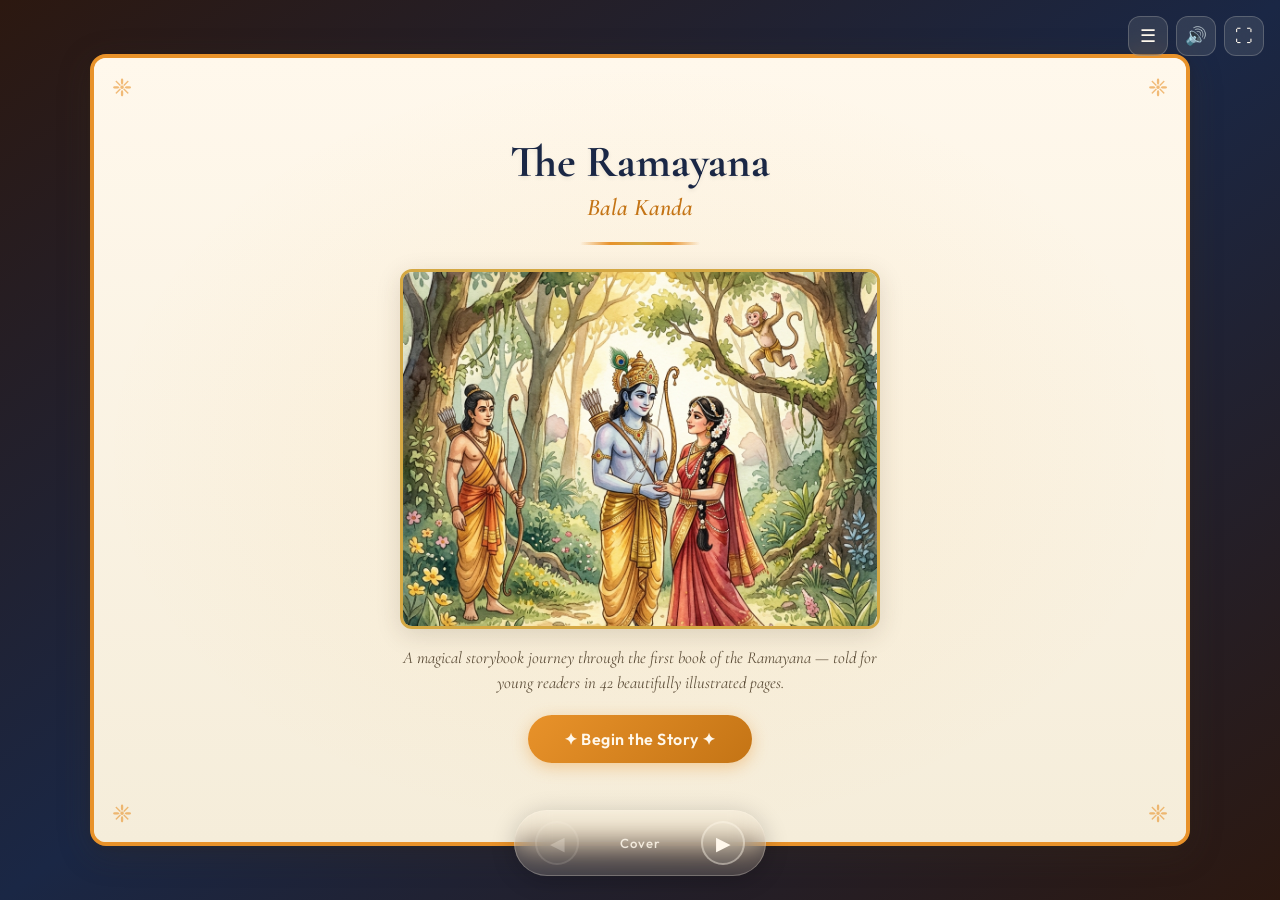
==== Storybooks/Ramayana_StoryBook_Balakanda/index.html @ bf7d974a "Initialize repo with Ramayana scripts, prompts, and character guide" ====
<!DOCTYPE html>
<html lang="en">
<head>
  <meta charset="UTF-8">
  <meta name="viewport" content="width=device-width, initial-scale=1.0">
  <meta name="description" content="The Ramayana of Valmiki — Bala Kanda: An interactive illustrated children's storybook in 42 pages with beautiful watercolour art. Experience the timeless tale of Prince Rama.">
  <title>The Ramayana — Bala Kanda | A Children's Storybook</title>
  <link rel="stylesheet" href="styles.css">
</head>
<body>

  <!-- Progress Bar -->
  <div class="progress-bar" id="progress-bar"></div>

  <!-- Toolbar (top right) -->
  <div class="toolbar">
    <button class="toolbar-btn" id="toc-btn" title="Table of Contents" aria-label="Table of Contents">☰</button>
    <button class="toolbar-btn" id="tts-btn" title="Read Aloud" aria-label="Read Aloud">🔊</button>
    <button class="toolbar-btn" id="fullscreen-btn" title="Fullscreen" aria-label="Fullscreen">⛶</button>
  </div>

  <!-- Table of Contents Overlay -->
  <div class="toc-overlay" id="toc-overlay"></div>
  <div class="toc-panel" id="toc-panel">
    <button class="toc-close" id="toc-close-btn" aria-label="Close">✕</button>
    <h2 class="toc-title">📜 Chapters</h2>
    <div id="toc-list"></div>
  </div>

  <!-- ==================== BOOK ==================== -->
  <div class="book-container">

    <!-- ===== COVER PAGE ===== -->
    <div class="page cover-page active" data-title="Cover">
      <div class="page-inner">
        <h1 class="cover-title">The Ramayana</h1>
        <h2 class="cover-subtitle">Bala Kanda</h2>
        <hr class="cover-divider">
        <div class="cover-image-wrap">
          <img src="images/cover.webp" alt="Rama and Sita in the golden city of Ayodhya — watercolour illustration">
        </div>
        <p class="cover-tagline">A magical storybook journey through the first book of the Ramayana — told for young readers in 42 beautifully illustrated pages.</p>
        <button class="cover-start-btn" id="start-reading-btn">✦ Begin the Story ✦</button>
      </div>
    </div>

    <!-- ===== PAGE 1 ===== -->
    <div class="page story-page" data-title="The Question of the Perfect Hero">
      <div class="page-inner">
        <div class="page-header">
          <div class="page-number">Page 1 of 42</div>
          <h2 class="page-chapter-title">The Question of the Perfect Hero</h2>
        </div>
        <div class="page-illustration">
          <img src="images/page-01.webp" alt="Sage Valmiki and celestial Narada at dawn by the river">
        </div>
        <div class="page-story-text">
          <p>Long ago, the gentle sage Valmiki wondered, "Who is the bravest, kindest, most truthful person in all the world?" The heavenly singer Narada smiled and said, "There is one such soul — a prince named Rama." And so a beautiful story began.</p>
        </div>
      </div>
    </div>

    <!-- ===== PAGE 2 ===== -->
    <div class="page story-page" data-title="The Sorrowful Bird and the First Poem">
      <div class="page-inner">
        <div class="page-header">
          <div class="page-number">Page 2 of 42</div>
          <h2 class="page-chapter-title">The Sorrowful Bird and the First Poem</h2>
        </div>
        <div class="page-illustration">
          <img src="images/page-02.webp" alt="Valmiki by the riverbank with cranes and Lord Brahma descending">
        </div>
        <div class="page-story-text">
          <p>By the riverbank, Valmiki saw a hunter harm a little singing bird, and his heart filled with sorrow. His sadness flowed out as the very first poem ever sung! Then Lord Brahma appeared in a shower of light and blessed him: "Tell Rama's whole story in song, and the world will love it forever."</p>
        </div>
      </div>
    </div>

    <!-- ===== PAGE 3 ===== -->
    <div class="page story-page" data-title="The Golden City of Ayodhya">
      <div class="page-inner">
        <div class="page-header">
          <div class="page-number">Page 3 of 42</div>
          <h2 class="page-chapter-title">The Golden City of Ayodhya</h2>
        </div>
        <div class="page-illustration">
          <img src="images/page-03.webp" alt="Panoramic view of golden Ayodhya with King Dasaratha on a balcony">
        </div>
        <div class="page-story-text">
          <p>Far away stood Ayodhya, a city so beautiful it sparkled like a jewel. Its kind and mighty ruler, King Dasaratha, cared for every person as if they were his own family. Banners waved, bells rang, and everyone lived happily.</p>
        </div>
      </div>
    </div>

    <!-- ===== PAGE 4 ===== -->
    <div class="page story-page" data-title="The King's Quiet Wish">
      <div class="page-inner">
        <div class="page-header">
          <div class="page-number">Page 4 of 42</div>
          <h2 class="page-chapter-title">The King's Quiet Wish</h2>
        </div>
        <div class="page-illustration">
          <img src="images/page-04.webp" alt="King Dasaratha alone on his throne at dusk gazing at an empty cradle">
        </div>
        <div class="page-story-text">
          <p>Though King Dasaratha had everything, his heart held one quiet sadness — he had no children to fill his palace with laughter. Each evening he gazed at the empty halls and softly wished for a son. A good king, he knew, must hope and be patient.</p>
        </div>
      </div>
    </div>

    <!-- ===== PAGE 5 ===== -->
    <div class="page story-page" data-title="The Wise Sage Rishyasringa">
      <div class="page-inner">
        <div class="page-header">
          <div class="page-number">Page 5 of 42</div>
          <h2 class="page-chapter-title">The Wise Sage Rishyasringa</h2>
        </div>
        <div class="page-illustration">
          <img src="images/page-05.webp" alt="Young sage Rishyasringa welcomed at the palace gates of Ayodhya">
        </div>
        <div class="page-story-text">
          <p>The king's faithful minister Sumantra had an idea: "Invite the holy young sage Rishyasringa! Wherever he goes, blessings follow." So with great respect, the gentle sage was welcomed to Ayodhya to help the king's wish come true.</p>
        </div>
      </div>
    </div>

    <!-- ===== PAGE 6 ===== -->
    <div class="page story-page" data-title="The Great Fire Sacrifice">
      <div class="page-inner">
        <div class="page-header">
          <div class="page-number">Page 6 of 42</div>
          <h2 class="page-chapter-title">The Great Fire Sacrifice</h2>
        </div>
        <div class="page-illustration">
          <img src="images/page-06.webp" alt="Grand fire sacrifice ceremony on the riverbank at dawn">
        </div>
        <div class="page-story-text">
          <p>A grand sacred ceremony began on the banks of the river. Priests chanted, sweet smoke curled into the sky, and golden flames danced in the holy fire. Everyone prayed with hopeful hearts for the king to be blessed with sons.</p>
        </div>
      </div>
    </div>

    <!-- ===== PAGE 7 ===== -->
    <div class="page story-page" data-title="A Plea in the Heavens">
      <div class="page-inner">
        <div class="page-header">
          <div class="page-number">Page 7 of 42</div>
          <h2 class="page-chapter-title">A Plea in the Heavens</h2>
        </div>
        <div class="page-illustration">
          <img src="images/page-07.webp" alt="Gods pleading before Lord Vishnu on Shesha in the celestial realm">
        </div>
        <div class="page-story-text">
          <p>High in the heavens, the gods were worried about a cruel ten-headed demon-king named Ravana, who frightened everyone. Together they flew to Lord Vishnu and begged, "Only you can save the world from him!"</p>
        </div>
      </div>
    </div>

    <!-- ===== PAGE 8 ===== -->
    <div class="page story-page" data-title="Vishnu's Great Promise">
      <div class="page-inner">
        <div class="page-header">
          <div class="page-number">Page 8 of 42</div>
          <h2 class="page-chapter-title">Vishnu's Great Promise</h2>
        </div>
        <div class="page-illustration">
          <img src="images/page-08.webp" alt="Lord Vishnu sending light toward Earth while gods rejoice">
        </div>
        <div class="page-story-text">
          <p>Lord Vishnu smiled kindly and made a great promise: "I will be born on Earth as a human prince, and I will set everything right." The gods rejoiced, for they knew goodness would soon walk among people.</p>
        </div>
      </div>
    </div>

    <!-- ===== PAGE 9 ===== -->
    <div class="page story-page" data-title="The Gift from the Sacred Fire">
      <div class="page-inner">
        <div class="page-header">
          <div class="page-number">Page 9 of 42</div>
          <h2 class="page-chapter-title">The Gift from the Sacred Fire</h2>
        </div>
        <div class="page-illustration">
          <img src="images/page-09.webp" alt="Celestial being rising from flames holding a golden bowl of payasam">
        </div>
        <div class="page-story-text">
          <p>As the ceremony reached its peak, a glowing divine being rose from the flames, holding a golden bowl of magical sweet pudding. "Share this with your queens," he said. The king's heart leapt with joy, for his wish was about to come true!</p>
        </div>
      </div>
    </div>

    <!-- ===== PAGE 10 ===== -->
    <div class="page story-page" data-title="Four Princes Are Born">
      <div class="page-inner">
        <div class="page-header">
          <div class="page-number">Page 10 of 42</div>
          <h2 class="page-chapter-title">Four Princes Are Born</h2>
        </div>
        <div class="page-illustration">
          <img src="images/page-10.webp" alt="Three queens cradling four glowing newborn princes in the palace nursery">
        </div>
        <div class="page-story-text">
          <p>Soon the palace rang with happy cries — four baby princes were born! They were named Rama, Bharata, Lakshmana, and Shatrughna. All of Ayodhya celebrated, and the king's quiet sadness turned into the greatest joy.</p>
        </div>
      </div>
    </div>

    <!-- ===== PAGE 11 ===== -->
    <div class="page story-page" data-title="Brave Princes and Hidden Helpers">
      <div class="page-inner">
        <div class="page-header">
          <div class="page-number">Page 11 of 42</div>
          <h2 class="page-chapter-title">Brave Princes and Hidden Helpers</h2>
        </div>
        <div class="page-illustration">
          <img src="images/page-11.webp" alt="Young princes practicing archery and vanara children playing in forests">
        </div>
        <div class="page-story-text">
          <p>The four brothers grew up strong, clever, and kind, learning archery, the scriptures, and how to care for others. Rama, the eldest, loved everyone the most. And far away in the forests, mighty monkey-heroes were quietly being born — secret friends Rama would need one day.</p>
        </div>
      </div>
    </div>

    <!-- ===== PAGE 12 ===== -->
    <div class="page story-page" data-title="The Sage's Important Request">
      <div class="page-inner">
        <div class="page-header">
          <div class="page-number">Page 12 of 42</div>
          <h2 class="page-chapter-title">The Sage's Important Request</h2>
        </div>
        <div class="page-illustration">
          <img src="images/page-12.webp" alt="Sage Vishwamitra striding into the throne room to request Rama">
        </div>
        <div class="page-story-text">
          <p>One day the powerful sage Vishwamitra strode into the palace. "Demons are spoiling our holy prayers in the forest," he said. "Please send young Rama to protect us." Everyone was surprised — Rama was still so young!</p>
        </div>
      </div>
    </div>

    <!-- ===== PAGE 13 ===== -->
    <div class="page story-page" data-title="A Father's Worry, A Wise Word">
      <div class="page-inner">
        <div class="page-header">
          <div class="page-number">Page 13 of 42</div>
          <h2 class="page-chapter-title">A Father's Worry, A Wise Word</h2>
        </div>
        <div class="page-illustration">
          <img src="images/page-13.webp" alt="King Dasaratha saying farewell to Rama and Lakshmana at the palace gate">
        </div>
        <div class="page-story-text">
          <p>The king's heart trembled to send his dear son away. But the royal teacher Vasishtha said gently, "Trust the sage. Rama is destined for greatness." So Rama and his loyal brother Lakshmana set out, bows in hand, ready and brave.</p>
        </div>
      </div>
    </div>

    <!-- ===== PAGE 14 ===== -->
    <div class="page story-page" data-title="Secret Chants by the River">
      <div class="page-inner">
        <div class="page-header">
          <div class="page-number">Page 14 of 42</div>
          <h2 class="page-chapter-title">Secret Chants by the River</h2>
        </div>
        <div class="page-illustration">
          <img src="images/page-14.webp" alt="Vishwamitra teaching sacred chants to the princes by the Sarayu river">
        </div>
        <div class="page-story-text">
          <p>As they walked beside the shining river Sarayu, Vishwamitra taught the princes two magical chants called Bala and Atibala. These gifts kept them strong, never tired, and never afraid. The boys listened carefully, for learning is its own kind of power.</p>
        </div>
      </div>
    </div>

    <!-- ===== PAGE 15 ===== -->
    <div class="page story-page" data-title="The Dark Forest of Taraka">
      <div class="page-inner">
        <div class="page-header">
          <div class="page-number">Page 15 of 42</div>
          <h2 class="page-chapter-title">The Dark Forest of Taraka</h2>
        </div>
        <div class="page-illustration">
          <img src="images/page-15.webp" alt="Rama and Lakshmana at the edge of a gloomy tangled forest">
        </div>
        <div class="page-story-text">
          <p>Soon they reached a gloomy, tangled forest where no birds sang. A fierce demoness named Taraka had frightened everyone away. "Be brave," said the sage. "This forest can be peaceful again."</p>
        </div>
      </div>
    </div>

    <!-- ===== PAGE 16 ===== -->
    <div class="page story-page" data-title="Rama Brings Back the Light">
      <div class="page-inner">
        <div class="page-header">
          <div class="page-number">Page 16 of 42</div>
          <h2 class="page-chapter-title">Rama Brings Back the Light</h2>
        </div>
        <div class="page-illustration">
          <img src="images/page-16.webp" alt="Rama releasing a golden arrow as sunlight bursts through the dark forest">
        </div>
        <div class="page-story-text">
          <p>Taraka rushed out with a terrible roar, but Rama stood calm and steady. With one swift, brave arrow, he freed the forest from her fear. At once, sunlight poured in, birds returned, and the trees seemed to smile again.</p>
        </div>
      </div>
    </div>

    <!-- ===== PAGE 17 ===== -->
    <div class="page story-page" data-title="Gifts of the Shining Weapons">
      <div class="page-inner">
        <div class="page-header">
          <div class="page-number">Page 17 of 42</div>
          <h2 class="page-chapter-title">Gifts of the Shining Weapons</h2>
        </div>
        <div class="page-illustration">
          <img src="images/page-17.webp" alt="Celestial weapons appearing as shining spirits before a kneeling Rama">
        </div>
        <div class="page-story-text">
          <p>Pleased with Rama's courage, Vishwamitra gave him wondrous celestial weapons that glowed with divine light. They appeared as friendly shining beings, ready to help only when truly needed. Rama promised to use them wisely, never for showing off.</p>
        </div>
      </div>
    </div>

    <!-- ===== PAGE 18 ===== -->
    <div class="page story-page" data-title="Guarding the Holy Prayers">
      <div class="page-inner">
        <div class="page-header">
          <div class="page-number">Page 18 of 42</div>
          <h2 class="page-chapter-title">Guarding the Holy Prayers</h2>
        </div>
        <div class="page-illustration">
          <img src="images/page-18.webp" alt="Rama and Lakshmana guarding sages at the fire altar as demons swoop down">
        </div>
        <div class="page-story-text">
          <p>At Vishwamitra's hermitage, the gentle sages began their sacred fire-prayer. Rama and Lakshmana stood guard for many days, watchful and brave. Suddenly the sky darkened — the demons Maricha and Subahu came swooping down to spoil everything!</p>
        </div>
      </div>
    </div>

    <!-- ===== PAGE 19 ===== -->
    <div class="page story-page" data-title="The Sacrifice Is Saved">
      <div class="page-inner">
        <div class="page-header">
          <div class="page-number">Page 19 of 42</div>
          <h2 class="page-chapter-title">The Sacrifice Is Saved</h2>
        </div>
        <div class="page-illustration">
          <img src="images/page-19.webp" alt="Rama shooting a brilliant arrow sending the demon Maricha tumbling away">
        </div>
        <div class="page-story-text">
          <p>Quick as lightning, Rama fitted a special arrow to his bow. With one gentle, powerful shot he flung the demon Maricha far across the ocean, and stopped the others. The sacred fire blazed on, and the grateful sages blessed the brave young prince.</p>
        </div>
      </div>
    </div>

    <!-- ===== PAGE 20 ===== -->
    <div class="page story-page" data-title="A Journey and a Wonderful Tale">
      <div class="page-inner">
        <div class="page-header">
          <div class="page-number">Page 20 of 42</div>
          <h2 class="page-chapter-title">A Journey and a Wonderful Tale</h2>
        </div>
        <div class="page-illustration">
          <img src="images/page-20.webp" alt="Vishwamitra telling stories while walking along a scenic path with the princes">
        </div>
        <div class="page-story-text">
          <p>Next, Vishwamitra led the princes toward the city of Mithila for a great celebration. As they walked, he told them a magical story: "Let me tell you how the holy river Ganga came down to Earth." The boys leaned in, eager to listen.</p>
        </div>
      </div>
    </div>

    <!-- ===== PAGE 21 ===== -->
    <div class="page story-page" data-title="King Sagara and the Sacred Horse">
      <div class="page-inner">
        <div class="page-header">
          <div class="page-number">Page 21 of 42</div>
          <h2 class="page-chapter-title">King Sagara and the Sacred Horse</h2>
        </div>
        <div class="page-illustration">
          <img src="images/page-21.webp" alt="King Sagara watching the sacred white horse vanish in sparkles">
        </div>
        <div class="page-story-text">
          <p>"Long ago," said the sage, "the mighty King Sagara held a grand ceremony with a beautiful sacred horse. But sneaky trouble was near — the horse suddenly vanished without a trace!" The king's sixty thousand sons set off to search the whole world.</p>
        </div>
      </div>
    </div>

    <!-- ===== PAGE 22 ===== -->
    <div class="page story-page" data-title="A Mistake and a Lesson">
      <div class="page-inner">
        <div class="page-header">
          <div class="page-number">Page 22 of 42</div>
          <h2 class="page-chapter-title">A Mistake and a Lesson</h2>
        </div>
        <div class="page-illustration">
          <img src="images/page-22.webp" alt="Sage Kapila meditating underground beside the sacred horse">
        </div>
        <div class="page-story-text">
          <p>Digging deep into the earth, the sons finally found the horse beside the silent, glowing sage Kapila. Without asking, they shouted at him angrily — and in a flash of heat, they were turned to ashes. It was a sad lesson: never be rude to the wise and the kind.</p>
        </div>
      </div>
    </div>

    <!-- ===== PAGE 23 ===== -->
    <div class="page story-page" data-title="Bhagiratha's Mighty Effort">
      <div class="page-inner">
        <div class="page-header">
          <div class="page-number">Page 23 of 42</div>
          <h2 class="page-chapter-title">Bhagiratha's Mighty Effort</h2>
        </div>
        <div class="page-illustration">
          <img src="images/page-23.webp" alt="Prince Bhagiratha standing in penance atop a snowy Himalayan peak">
        </div>
        <div class="page-story-text">
          <p>Years later, the noble prince Bhagiratha wished to free his ancestors' souls. He prayed with all his heart for the holy river Ganga to flow down from the heavens. He stood still for a very long time, showing that patience and devotion can move even the gods.</p>
        </div>
      </div>
    </div>

    <!-- ===== PAGE 24 ===== -->
    <div class="page story-page" data-title="The River Falls from Heaven">
      <div class="page-inner">
        <div class="page-header">
          <div class="page-number">Page 24 of 42</div>
          <h2 class="page-chapter-title">The River Falls from Heaven</h2>
        </div>
        <div class="page-illustration">
          <img src="images/page-24.webp" alt="River Ganga cascading from heaven, caught in Lord Shiva's hair">
        </div>
        <div class="page-story-text">
          <p>At last the mighty Ganga came rushing down from the sky! But she was so powerful she might have flooded the whole Earth — so kind Lord Shiva caught her gently in his tangled hair and let her flow softly. Following Bhagiratha, the holy river freed his ancestors and blessed the land.</p>
        </div>
      </div>
    </div>

    <!-- ===== PAGE 25 ===== -->
    <div class="page story-page" data-title="The Churning of the Ocean">
      <div class="page-inner">
        <div class="page-header">
          <div class="page-number">Page 25 of 42</div>
          <h2 class="page-chapter-title">The Churning of the Ocean</h2>
        </div>
        <div class="page-illustration">
          <img src="images/page-25.webp" alt="Gods and demons churning the milky ocean with Mount Mandara">
        </div>
        <div class="page-story-text">
          <p>Vishwamitra shared another wonder: long ago, the gods and demons churned the great milky ocean together, using a mountain as a stick and a giant serpent as a rope. Out came amazing treasures and the precious nectar of life. It showed that even rivals can create something good by working together.</p>
        </div>
      </div>
    </div>

    <!-- ===== PAGE 26 ===== -->
    <div class="page story-page" data-title="The Hermitage and the Quiet Stone">
      <div class="page-inner">
        <div class="page-header">
          <div class="page-number">Page 26 of 42</div>
          <h2 class="page-chapter-title">The Hermitage and the Quiet Stone</h2>
        </div>
        <div class="page-illustration">
          <img src="images/page-26.webp" alt="A stone shaped like a woman resting among flowers in a quiet hermitage">
        </div>
        <div class="page-story-text">
          <p>Their path led to a peaceful, empty hermitage where a strange grey stone lay among the flowers. "This was once a noble lady named Ahalya," said the sage softly. "Long ago she was turned to stone, waiting for the touch of someone truly good."</p>
        </div>
      </div>
    </div>

    <!-- ===== PAGE 27 ===== -->
    <div class="page story-page" data-title="Ahalya Is Freed">
      <div class="page-inner">
        <div class="page-header">
          <div class="page-number">Page 27 of 42</div>
          <h2 class="page-chapter-title">Ahalya Is Freed</h2>
        </div>
        <div class="page-illustration">
          <img src="images/page-27.webp" alt="Ahalya rising from the stone in golden light as Rama watches">
        </div>
        <div class="page-story-text">
          <p>As Rama's gentle foot touched the stone, a warm light spread through it. The stone softened, and kind Ahalya stood up alive once more, smiling with happy tears! Rama's goodness and forgiveness had set her free.</p>
        </div>
      </div>
    </div>

    <!-- ===== PAGE 28 ===== -->
    <div class="page story-page" data-title="Welcome to Mithila">
      <div class="page-inner">
        <div class="page-header">
          <div class="page-number">Page 28 of 42</div>
          <h2 class="page-chapter-title">Welcome to Mithila</h2>
        </div>
        <div class="page-illustration">
          <img src="images/page-28.webp" alt="King Janaka welcoming the travellers at the festive gates of Mithila">
        </div>
        <div class="page-story-text">
          <p>At last they reached the festive city of Mithila, ruled by the wise and gentle King Janaka. He welcomed Vishwamitra and the two princes with great warmth and curiosity. "Who are these shining young heroes?" he wondered with a smile.</p>
        </div>
      </div>
    </div>

    <!-- ===== PAGE 29 ===== -->
    <div class="page story-page" data-title="The Earth-Child and the Mighty Bow">
      <div class="page-inner">
        <div class="page-header">
          <div class="page-number">Page 29 of 42</div>
          <h2 class="page-chapter-title">The Earth-Child and the Mighty Bow</h2>
        </div>
        <div class="page-illustration">
          <img src="images/page-29.webp" alt="King Janaka showing the great bow of Shiva in a grand hall with Sita nearby">
        </div>
        <div class="page-story-text">
          <p>King Janaka told a wonderful story: "My daughter Sita was found in a furrow of the earth, a gift from the land itself." Then he showed them a giant, ancient bow of Lord Shiva, so heavy that no king alive could even lift it. "Whoever bends this bow," he said, "shall marry my brave Sita."</p>
        </div>
      </div>
    </div>

    <!-- ===== PAGE 30 ===== -->
    <div class="page story-page" data-title="Rama Lifts the Unliftable Bow">
      <div class="page-inner">
        <div class="page-header">
          <div class="page-number">Page 30 of 42</div>
          <h2 class="page-chapter-title">Rama Lifts the Unliftable Bow</h2>
        </div>
        <div class="page-illustration">
          <img src="images/page-30.webp" alt="Rama bending the great bow of Shiva as it cracks with brilliant light">
        </div>
        <div class="page-story-text">
          <p>Calmly, Rama walked up to the enormous bow. To everyone's amazement, he lifted it as easily as a flower — and as he bent it to string it, the great bow snapped with a sound like thunder! The whole hall gasped, then burst into cheers.</p>
        </div>
      </div>
    </div>

    <!-- ===== PAGE 31 ===== -->
    <div class="page story-page" data-title="Sita Chooses Rama">
      <div class="page-inner">
        <div class="page-header">
          <div class="page-number">Page 31 of 42</div>
          <h2 class="page-chapter-title">Sita Chooses Rama</h2>
        </div>
        <div class="page-illustration">
          <img src="images/page-31.webp" alt="Sita placing a flower garland around Rama's neck">
        </div>
        <div class="page-story-text">
          <p>Gentle Sita stepped forward and placed a beautiful flower garland around Rama's neck, choosing him as her husband. The people of Mithila cheered with delight, and swift messengers raced to Ayodhya to share the wonderful news. Love and goodness had found each other.</p>
        </div>
      </div>
    </div>

    <!-- ===== PAGE 32 ===== -->
    <div class="page story-page" data-title="The King Journeys to Mithila">
      <div class="page-inner">
        <div class="page-header">
          <div class="page-number">Page 32 of 42</div>
          <h2 class="page-chapter-title">The King Journeys to Mithila</h2>
        </div>
        <div class="page-illustration">
          <img src="images/page-32.webp" alt="A magnificent royal procession with elephants heading toward Mithila">
        </div>
        <div class="page-story-text">
          <p>When the happy news reached Ayodhya, King Dasaratha was overjoyed! He set out for Mithila with his other sons, his ministers, and a grand royal parade. The roads filled with elephants, music, and the sound of celebration.</p>
        </div>
      </div>
    </div>

    <!-- ===== PAGE 33 ===== -->
    <div class="page story-page" data-title="Four Brothers, Four Brides">
      <div class="page-inner">
        <div class="page-header">
          <div class="page-number">Page 33 of 42</div>
          <h2 class="page-chapter-title">Four Brothers, Four Brides</h2>
        </div>
        <div class="page-illustration">
          <img src="images/page-33.webp" alt="The two kings clasping hands with four princes and four princesses">
        </div>
        <div class="page-story-text">
          <p>King Janaka happily shared that his family had four wonderful princesses. So it was joyfully arranged: all four brothers would be married together! Rama would wed Sita, and his three brothers would wed three lovely princesses too.</p>
        </div>
      </div>
    </div>

    <!-- ===== PAGE 34 ===== -->
    <div class="page story-page" data-title="The Grand Wedding">
      <div class="page-inner">
        <div class="page-header">
          <div class="page-number">Page 34 of 42</div>
          <h2 class="page-chapter-title">The Grand Wedding</h2>
        </div>
        <div class="page-illustration">
          <img src="images/page-34.webp" alt="Dazzling wedding hall at night with four couples in bridal attire">
        </div>
        <div class="page-story-text">
          <p>Mithila sparkled like a dream for the grandest wedding ever seen! Lamps glowed, drums played, and flower petals floated in the air. Four happy couples gathered, and everyone's heart was full of love and blessings.</p>
        </div>
      </div>
    </div>

    <!-- ===== PAGE 35 ===== -->
    <div class="page story-page" data-title="Sacred Vows by the Fire">
      <div class="page-inner">
        <div class="page-header">
          <div class="page-number">Page 35 of 42</div>
          <h2 class="page-chapter-title">Sacred Vows by the Fire</h2>
        </div>
        <div class="page-illustration">
          <img src="images/page-35.webp" alt="Rama and Sita walking around the sacred fire taking wedding vows">
        </div>
        <div class="page-story-text">
          <p>Holding hands, each couple walked around the sacred fire and made gentle promises to love and care for one another always. Sages chanted blessings, and the gods showered flowers from above. It was a moment of pure happiness and trust.</p>
        </div>
      </div>
    </div>

    <!-- ===== PAGE 36 ===== -->
    <div class="page story-page" data-title="A Storm on the Road Home">
      <div class="page-inner">
        <div class="page-header">
          <div class="page-number">Page 36 of 42</div>
          <h2 class="page-chapter-title">A Storm on the Road Home</h2>
        </div>
        <div class="page-illustration">
          <img src="images/page-36.webp" alt="Parasurama blocking the road under a storm-darkened sky">
        </div>
        <div class="page-story-text">
          <p>As the joyful families travelled back to Ayodhya, the sky suddenly grew dark and the wind howled. Out stepped Parasurama, a fierce warrior-sage with a great axe, his eyes blazing. Everyone froze — but Rama stayed perfectly calm.</p>
        </div>
      </div>
    </div>

    <!-- ===== PAGE 37 ===== -->
    <div class="page story-page" data-title="The Warrior's Challenge">
      <div class="page-inner">
        <div class="page-header">
          <div class="page-number">Page 37 of 42</div>
          <h2 class="page-chapter-title">The Warrior's Challenge</h2>
        </div>
        <div class="page-illustration">
          <img src="images/page-37.webp" alt="Parasurama offering his divine bow to Rama in a tense standoff">
        </div>
        <div class="page-story-text">
          <p>"So you broke Lord Shiva's bow?" thundered Parasurama. "Let us see if you can string this mighty bow of mine!" He believed no one could match his strength. But Rama only smiled gently and accepted the challenge.</p>
        </div>
      </div>
    </div>

    <!-- ===== PAGE 38 ===== -->
    <div class="page story-page" data-title="Calm Strength Wins">
      <div class="page-inner">
        <div class="page-header">
          <div class="page-number">Page 38 of 42</div>
          <h2 class="page-chapter-title">Calm Strength Wins</h2>
        </div>
        <div class="page-illustration">
          <img src="images/page-38.webp" alt="Rama bending Parasurama's bow with a golden halo revealing his divinity">
        </div>
        <div class="page-story-text">
          <p>With astonishing ease, Rama lifted the great bow and bent it, ready in a heartbeat. In that moment, Parasurama understood that Rama was truly divine, and all his pride melted away. True strength, he learned, is calm and humble — never boastful.</p>
        </div>
      </div>
    </div>

    <!-- ===== PAGE 39 ===== -->
    <div class="page story-page" data-title="Peace at Last">
      <div class="page-inner">
        <div class="page-header">
          <div class="page-number">Page 39 of 42</div>
          <h2 class="page-chapter-title">Peace at Last</h2>
        </div>
        <div class="page-illustration">
          <img src="images/page-39.webp" alt="Parasurama bowing to Rama before walking toward distant mountains">
        </div>
        <div class="page-story-text">
          <p>Parasurama bowed respectfully to Rama and, with a peaceful heart, walked away to the quiet mountains to pray. The storm vanished and the sky turned bright and blue again. Goodness had won, gently and kindly, without any harm.</p>
        </div>
      </div>
    </div>

    <!-- ===== PAGE 40 ===== -->
    <div class="page story-page" data-title="The Joyful Homecoming">
      <div class="page-inner">
        <div class="page-header">
          <div class="page-number">Page 40 of 42</div>
          <h2 class="page-chapter-title">The Joyful Homecoming</h2>
        </div>
        <div class="page-illustration">
          <img src="images/page-40.webp" alt="Grand jubilant homecoming to Ayodhya at sunset with flower-strewn streets">
        </div>
        <div class="page-story-text">
          <p>At last the family reached Ayodhya, and the whole city burst into celebration! Streets were sprinkled with water and scattered with flowers, lamps glowed in every window, and people cheered with all their might. Their beloved princes had come home with their brides.</p>
        </div>
      </div>
    </div>

    <!-- ===== PAGE 41 ===== -->
    <div class="page story-page" data-title="A Warm Welcome for the Brides">
      <div class="page-inner">
        <div class="page-header">
          <div class="page-number">Page 41 of 42</div>
          <h2 class="page-chapter-title">A Warm Welcome for the Brides</h2>
        </div>
        <div class="page-illustration">
          <img src="images/page-41.webp" alt="Queen mothers welcoming Sita and the princesses with aarti lamps">
        </div>
        <div class="page-story-text">
          <p>The three loving queen-mothers welcomed Sita and the other princesses into the palace with open arms and happy tears. They performed gentle ceremonies, offered sweets, and blessed each new daughter. The royal family was now bigger, warmer, and more joyful than ever.</p>
        </div>
      </div>
    </div>

    <!-- ===== PAGE 42 ===== -->
    <div class="page story-page" data-title="A Happy Beginning">
      <div class="page-inner">
        <div class="page-header">
          <div class="page-number">Page 42 of 42</div>
          <h2 class="page-chapter-title">A Happy Beginning</h2>
        </div>
        <div class="page-illustration">
          <img src="images/page-42.webp" alt="Rama and Sita on a palace balcony gazing at a golden sunset horizon">
        </div>
        <div class="page-story-text">
          <p>And so Rama and Sita began their happy life together, loved by everyone for their kindness, courage, and truth. This was only the very beginning of their great adventure. For wherever there is bravery, devotion, and a good heart, a wonderful story is always waiting to unfold.</p>
        </div>
      </div>
    </div>

    <!-- ===== END PAGE ===== -->
    <div class="page end-page" data-title="The End">
      <div class="page-inner">
        <div class="end-ornament">❈ ✦ ❈</div>
        <h2 class="end-title">The End of Bala Kanda</h2>
        <hr class="cover-divider">
        <p class="end-text">This completes Book One of the Ramayana — the Bala Kanda — woven with gentle lessons of patience, courage, compassion, humility, devotion, and keeping one's word.<br><br>The journey has only just begun…</p>
        <div class="end-ornament">🪷</div>
        <button class="restart-btn" id="restart-btn">↻ Read Again</button>
      </div>
    </div>

  </div><!-- /book-container -->

  <!-- Navigation Controls -->
  <div class="nav-controls">
    <button class="nav-btn" id="prev-btn" aria-label="Previous Page">◀</button>
    <span class="nav-page-indicator" id="page-indicator">Cover</span>
    <button class="nav-btn" id="next-btn" aria-label="Next Page">▶</button>
  </div>

  <script src="script.js"></script>
</body>
</html>
---- Storybooks/Ramayana_StoryBook_Balakanda/styles.css ----
/* ============================================================
   RAMAYANA BALA KANDA — CHILDREN'S STORYBOOK
   Design System & Styles
   ============================================================ */

/* ---------- Google Fonts ---------- */
@import url('https://fonts.googleapis.com/css2?family=Cormorant+Garamond:ital,wght@0,400;0,600;0,700;1,400;1,600&family=Outfit:wght@300;400;500;600;700&display=swap');

/* ---------- CSS Custom Properties ---------- */
:root {
  /* Palette — warm Indian watercolour */
  --saffron:        #E8922A;
  --saffron-light:  #F5C87A;
  --saffron-dark:   #C47415;
  --marigold:       #F4A623;
  --gold:           #D4A843;
  --gold-bright:    #F0C75E;
  --turquoise:      #3AAFB9;
  --turquoise-deep: #1D7A82;
  --rose:           #D4567A;
  --rose-soft:      #E8A0B4;
  --magenta:        #B93E72;
  --leaf-green:     #5DAA68;
  --indigo:         #2C3E6B;
  --indigo-deep:    #1A2745;
  --cream:          #FFF8EC;
  --parchment:      #F5EDDA;
  --parchment-dark: #E8DCC5;
  --warm-white:     #FFFDF7;
  --text-dark:      #3A2F1E;
  --text-medium:    #5E4F3A;
  --text-light:     #8A7A62;
  --shadow:         rgba(58, 47, 30, 0.15);
  --shadow-strong:  rgba(58, 47, 30, 0.3);

  /* Typography */
  --font-story:   'Cormorant Garamond', 'Georgia', serif;
  --font-ui:      'Outfit', 'Segoe UI', sans-serif;

  /* Sizing */
  --page-max-width:  1100px;
  --page-max-height: 820px;
  --border-radius:   16px;
  --transition:      0.4s cubic-bezier(0.4, 0, 0.2, 1);

  /* Page border pattern */
  --border-pattern-color: var(--saffron);
}

/* ---------- Reset & Base ---------- */
*, *::before, *::after {
  margin: 0;
  padding: 0;
  box-sizing: border-box;
}

html {
  font-size: 16px;
  scroll-behavior: smooth;
}

body {
  font-family: var(--font-ui);
  background: linear-gradient(145deg, #2C1810 0%, #1A2745 50%, #2C1810 100%);
  color: var(--text-dark);
  min-height: 100vh;
  display: flex;
  flex-direction: column;
  align-items: center;
  justify-content: center;
  overflow: hidden;
  position: relative;
}

/* Subtle animated background particles */
body::before {
  content: '';
  position: fixed;
  inset: 0;
  background:
    radial-gradient(2px 2px at 20% 30%, rgba(244, 166, 35, 0.3), transparent),
    radial-gradient(2px 2px at 80% 20%, rgba(58, 175, 185, 0.2), transparent),
    radial-gradient(2px 2px at 50% 70%, rgba(212, 86, 122, 0.2), transparent),
    radial-gradient(1px 1px at 30% 80%, rgba(244, 166, 35, 0.15), transparent),
    radial-gradient(1px 1px at 70% 50%, rgba(93, 170, 104, 0.15), transparent),
    radial-gradient(1px 1px at 90% 90%, rgba(232, 146, 42, 0.2), transparent);
  animation: twinkle 8s ease-in-out infinite alternate;
  pointer-events: none;
  z-index: 0;
}

@keyframes twinkle {
  0%   { opacity: 0.4; }
  50%  { opacity: 0.8; }
  100% { opacity: 0.5; }
}

/* ---------- Book Container ---------- */
.book-container {
  position: relative;
  width: 95vw;
  max-width: var(--page-max-width);
  height: 88vh;
  max-height: var(--page-max-height);
  z-index: 1;
  perspective: 2000px;
}

/* ---------- Page (each page) ---------- */
.page {
  position: absolute;
  inset: 0;
  background: var(--cream);
  border-radius: var(--border-radius);
  overflow: hidden;
  display: none;
  flex-direction: column;
  opacity: 0;
  transform: scale(0.96);
  transition: opacity 0.6s ease, transform 0.6s ease;

  /* Decorative Indian border */
  border: 4px solid var(--saffron);
  box-shadow:
    inset 0 0 0 2px var(--cream),
    inset 0 0 0 4px var(--gold),
    inset 0 0 0 6px var(--cream),
    inset 0 0 0 8px rgba(232, 146, 42, 0.3),
    0 8px 32px var(--shadow-strong),
    0 2px 8px var(--shadow);
}

.page.active {
  display: flex;
  opacity: 1;
  transform: scale(1);
  z-index: 10;
}

/* Page turn animations */
.page.turning-out-left {
  animation: turnOutLeft 0.6s ease forwards;
}

.page.turning-out-right {
  animation: turnOutRight 0.6s ease forwards;
}

.page.turning-in {
  animation: turnIn 0.6s ease forwards;
}

@keyframes turnOutLeft {
  0%   { opacity: 1; transform: translateX(0) scale(1); }
  100% { opacity: 0; transform: translateX(-60px) scale(0.95); }
}

@keyframes turnOutRight {
  0%   { opacity: 1; transform: translateX(0) scale(1); }
  100% { opacity: 0; transform: translateX(60px) scale(0.95); }
}

@keyframes turnIn {
  0%   { opacity: 0; transform: scale(0.95); }
  100% { opacity: 1; transform: scale(1); }
}

/* ---------- Decorative Corner Ornaments ---------- */
.page::before,
.page::after {
  content: '❈';
  position: absolute;
  font-size: 1.5rem;
  color: var(--saffron);
  opacity: 0.6;
  z-index: 5;
  pointer-events: none;
}

.page::before {
  top: 14px;
  left: 18px;
}

.page::after {
  bottom: 14px;
  right: 18px;
}

/* Bottom-left and top-right via the inner wrapper */
.page-inner::before,
.page-inner::after {
  content: '❈';
  position: absolute;
  font-size: 1.5rem;
  color: var(--saffron);
  opacity: 0.6;
  z-index: 5;
  pointer-events: none;
}

.page-inner::before {
  top: 14px;
  right: 18px;
}

.page-inner::after {
  bottom: 14px;
  left: 18px;
}

/* ---------- Page Inner Wrapper ---------- */
.page-inner {
  position: relative;
  display: flex;
  flex-direction: column;
  height: 100%;
  padding: 24px 28px;
  overflow-y: auto;
  scrollbar-width: thin;
  scrollbar-color: var(--saffron-light) transparent;
}

.page-inner::-webkit-scrollbar {
  width: 6px;
}

.page-inner::-webkit-scrollbar-thumb {
  background: var(--saffron-light);
  border-radius: 3px;
}

/* ---------- Cover Page ---------- */
.cover-page .page-inner {
  display: flex;
  flex-direction: column;
  align-items: center;
  justify-content: center;
  text-align: center;
  background:
    radial-gradient(ellipse at center, rgba(244, 166, 35, 0.08) 0%, transparent 70%),
    linear-gradient(180deg, var(--cream) 0%, var(--parchment) 100%);
  padding: 40px 32px;
}

.cover-title {
  font-family: var(--font-story);
  font-size: 2.8rem;
  font-weight: 700;
  color: var(--indigo-deep);
  line-height: 1.15;
  margin-bottom: 4px;
  text-shadow: 0 2px 4px rgba(0,0,0,0.08);
}

.cover-subtitle {
  font-family: var(--font-story);
  font-size: 1.5rem;
  font-weight: 600;
  color: var(--saffron-dark);
  margin-bottom: 8px;
  font-style: italic;
}

.cover-divider {
  width: 120px;
  height: 3px;
  background: linear-gradient(90deg, transparent, var(--saffron), var(--gold), var(--saffron), transparent);
  border: none;
  margin: 12px auto;
  border-radius: 2px;
}

.cover-image-wrap {
  width: 72%;
  max-width: 480px;
  aspect-ratio: 4/3;
  border-radius: 12px;
  overflow: hidden;
  margin: 12px auto 16px;
  border: 3px solid var(--gold);
  box-shadow: 0 6px 24px var(--shadow);
  position: relative;
}

.cover-image-wrap img {
  width: 100%;
  height: 100%;
  object-fit: cover;
}

.cover-tagline {
  font-family: var(--font-story);
  font-size: 1.05rem;
  color: var(--text-medium);
  font-style: italic;
  max-width: 500px;
  line-height: 1.5;
}

.cover-start-btn {
  margin-top: 20px;
  font-family: var(--font-ui);
  font-size: 1rem;
  font-weight: 600;
  color: var(--cream);
  background: linear-gradient(135deg, var(--saffron), var(--saffron-dark));
  border: none;
  padding: 14px 36px;
  border-radius: 50px;
  cursor: pointer;
  transition: all var(--transition);
  box-shadow: 0 4px 16px rgba(232, 146, 42, 0.4);
  letter-spacing: 0.5px;
}

.cover-start-btn:hover {
  transform: translateY(-2px);
  box-shadow: 0 6px 24px rgba(232, 146, 42, 0.5);
  background: linear-gradient(135deg, var(--marigold), var(--saffron));
}

.cover-start-btn:active {
  transform: translateY(0);
}

/* ---------- Story Pages ---------- */
.story-page .page-inner {
  display: flex;
  flex-direction: column;
  background:
    radial-gradient(ellipse at top center, rgba(244, 166, 35, 0.04) 0%, transparent 60%),
    var(--cream);
}

/* Page number header */
.page-header {
  text-align: center;
  margin-bottom: 8px;
  flex-shrink: 0;
}

.page-number {
  font-family: var(--font-ui);
  font-size: 0.75rem;
  font-weight: 500;
  color: var(--text-light);
  text-transform: uppercase;
  letter-spacing: 2px;
}

.page-chapter-title {
  font-family: var(--font-story);
  font-size: 1.35rem;
  font-weight: 700;
  color: var(--indigo-deep);
  margin-top: 2px;
  line-height: 1.3;
}

/* Image area */
.page-illustration {
  width: 100%;
  max-width: 100%;
  aspect-ratio: 4/3;
  border-radius: 10px;
  overflow: hidden;
  margin: 8px 0 12px;
  border: 2px solid var(--gold);
  box-shadow: 0 4px 16px var(--shadow);
  flex-shrink: 0;
  position: relative;
  background: linear-gradient(135deg, var(--parchment) 0%, var(--parchment-dark) 100%);
}

.page-illustration img {
  width: 100%;
  height: 100%;
  object-fit: cover;
  transition: transform 0.8s ease;
}

.page-illustration:hover img {
  transform: scale(1.02);
}

/* Placeholder shimmer for images not yet loaded */
.page-illustration.loading::after {
  content: '';
  position: absolute;
  inset: 0;
  background: linear-gradient(
    110deg,
    var(--parchment) 25%,
    var(--parchment-dark) 37%,
    var(--parchment) 63%
  );
  background-size: 200% 100%;
  animation: shimmer 1.5s ease-in-out infinite;
}

@keyframes shimmer {
  0%   { background-position: 200% 0; }
  100% { background-position: -200% 0; }
}

/* Story text */
.page-story-text {
  font-family: var(--font-story);
  font-size: 1.28rem;
  font-weight: 400;
  color: var(--text-dark);
  line-height: 1.75;
  text-align: center;
  padding: 8px 16px;
  flex-grow: 1;
  display: flex;
  align-items: center;
  justify-content: center;
}

.page-story-text p {
  max-width: 640px;
}

/* First letter drop cap effect */
.page-story-text p::first-letter {
  font-size: 2.2em;
  font-weight: 700;
  color: var(--saffron-dark);
  float: left;
  line-height: 0.85;
  margin-right: 4px;
  margin-top: 4px;
  font-family: var(--font-story);
}

/* ---------- Navigation Controls ---------- */
.nav-controls {
  position: fixed;
  bottom: 24px;
  left: 50%;
  transform: translateX(-50%);
  display: flex;
  align-items: center;
  gap: 16px;
  z-index: 100;
  padding: 10px 20px;
  border-radius: 50px;

  /* Glassmorphism */
  background: rgba(255, 248, 236, 0.15);
  backdrop-filter: blur(16px);
  -webkit-backdrop-filter: blur(16px);
  border: 1px solid rgba(255, 248, 236, 0.25);
  box-shadow: 0 4px 24px rgba(0, 0, 0, 0.2);
}

.nav-btn {
  width: 44px;
  height: 44px;
  border-radius: 50%;
  border: 2px solid rgba(255, 248, 236, 0.4);
  background: rgba(255, 248, 236, 0.12);
  color: var(--cream);
  font-size: 1.2rem;
  cursor: pointer;
  transition: all var(--transition);
  display: flex;
  align-items: center;
  justify-content: center;
}

.nav-btn:hover:not(:disabled) {
  background: rgba(232, 146, 42, 0.4);
  border-color: var(--saffron);
  transform: scale(1.1);
}

.nav-btn:disabled {
  opacity: 0.3;
  cursor: not-allowed;
}

.nav-page-indicator {
  font-family: var(--font-ui);
  font-size: 0.82rem;
  font-weight: 500;
  color: var(--cream);
  letter-spacing: 1px;
  min-width: 90px;
  text-align: center;
  opacity: 0.85;
}

/* Progress bar */
.progress-bar {
  position: fixed;
  top: 0;
  left: 0;
  height: 3px;
  background: linear-gradient(90deg, var(--saffron), var(--gold-bright), var(--turquoise));
  transition: width 0.5s ease;
  z-index: 200;
  border-radius: 0 2px 2px 0;
  box-shadow: 0 0 8px rgba(232, 146, 42, 0.4);
}

/* ---------- Toolbar (top right) ---------- */
.toolbar {
  position: fixed;
  top: 16px;
  right: 16px;
  display: flex;
  gap: 8px;
  z-index: 100;
}

.toolbar-btn {
  width: 40px;
  height: 40px;
  border-radius: 12px;
  border: 1px solid rgba(255, 248, 236, 0.2);
  background: rgba(255, 248, 236, 0.1);
  backdrop-filter: blur(12px);
  -webkit-backdrop-filter: blur(12px);
  color: var(--cream);
  font-size: 1.1rem;
  cursor: pointer;
  transition: all var(--transition);
  display: flex;
  align-items: center;
  justify-content: center;
}

.toolbar-btn:hover {
  background: rgba(232, 146, 42, 0.3);
  border-color: var(--saffron);
  transform: scale(1.08);
}

.toolbar-btn.active {
  background: rgba(232, 146, 42, 0.5);
  border-color: var(--saffron);
  box-shadow: 0 0 12px rgba(232, 146, 42, 0.3);
}

/* ---------- Table of Contents Sidebar ---------- */
.toc-overlay {
  position: fixed;
  inset: 0;
  background: rgba(26, 39, 69, 0.6);
  backdrop-filter: blur(4px);
  z-index: 300;
  opacity: 0;
  visibility: hidden;
  transition: all 0.3s ease;
}

.toc-overlay.open {
  opacity: 1;
  visibility: visible;
}

.toc-panel {
  position: fixed;
  top: 0;
  left: -360px;
  width: 340px;
  max-width: 85vw;
  height: 100vh;
  background: linear-gradient(180deg, var(--cream) 0%, var(--parchment) 100%);
  border-right: 3px solid var(--saffron);
  z-index: 310;
  transition: left 0.4s cubic-bezier(0.4, 0, 0.2, 1);
  overflow-y: auto;
  padding: 24px 20px;
  scrollbar-width: thin;
  scrollbar-color: var(--saffron-light) transparent;
}

.toc-panel.open {
  left: 0;
}

.toc-title {
  font-family: var(--font-story);
  font-size: 1.4rem;
  font-weight: 700;
  color: var(--indigo-deep);
  margin-bottom: 16px;
  padding-bottom: 10px;
  border-bottom: 2px solid var(--saffron-light);
}

.toc-item {
  display: flex;
  align-items: center;
  gap: 10px;
  padding: 10px 12px;
  border-radius: 8px;
  cursor: pointer;
  transition: all 0.2s ease;
  margin-bottom: 2px;
  font-family: var(--font-ui);
  font-size: 0.88rem;
  color: var(--text-medium);
  line-height: 1.4;
}

.toc-item:hover {
  background: rgba(232, 146, 42, 0.12);
  color: var(--text-dark);
}

.toc-item.current {
  background: rgba(232, 146, 42, 0.18);
  color: var(--saffron-dark);
  font-weight: 600;
}

.toc-item-num {
  font-weight: 700;
  color: var(--saffron);
  min-width: 28px;
  text-align: center;
  font-size: 0.8rem;
}

.toc-close {
  position: absolute;
  top: 16px;
  right: 16px;
  width: 32px;
  height: 32px;
  border-radius: 50%;
  border: 1px solid var(--saffron-light);
  background: transparent;
  color: var(--text-medium);
  font-size: 1.2rem;
  cursor: pointer;
  display: flex;
  align-items: center;
  justify-content: center;
  transition: all 0.2s ease;
}

.toc-close:hover {
  background: rgba(232, 146, 42, 0.15);
  color: var(--text-dark);
}

/* ---------- End Page ---------- */
.end-page .page-inner {
  display: flex;
  flex-direction: column;
  align-items: center;
  justify-content: center;
  text-align: center;
  background:
    radial-gradient(ellipse at center, rgba(244, 166, 35, 0.08) 0%, transparent 70%),
    linear-gradient(180deg, var(--cream) 0%, var(--parchment) 100%);
  padding: 40px 32px;
}

.end-title {
  font-family: var(--font-story);
  font-size: 2.5rem;
  font-weight: 700;
  color: var(--indigo-deep);
  margin-bottom: 12px;
}

.end-text {
  font-family: var(--font-story);
  font-size: 1.15rem;
  color: var(--text-medium);
  max-width: 520px;
  line-height: 1.8;
  font-style: italic;
}

.end-ornament {
  font-size: 2rem;
  color: var(--saffron);
  margin: 20px 0;
  opacity: 0.7;
}

.restart-btn {
  margin-top: 20px;
  font-family: var(--font-ui);
  font-size: 0.95rem;
  font-weight: 600;
  color: var(--cream);
  background: linear-gradient(135deg, var(--turquoise), var(--turquoise-deep));
  border: none;
  padding: 12px 32px;
  border-radius: 50px;
  cursor: pointer;
  transition: all var(--transition);
  box-shadow: 0 4px 16px rgba(58, 175, 185, 0.3);
}

.restart-btn:hover {
  transform: translateY(-2px);
  box-shadow: 0 6px 24px rgba(58, 175, 185, 0.4);
}

/* ---------- Responsive ---------- */
@media (max-width: 768px) {
  .book-container {
    width: 98vw;
    height: 92vh;
    max-height: none;
  }

  .page-inner {
    padding: 18px 16px;
  }

  .cover-title {
    font-size: 2rem;
  }

  .cover-subtitle {
    font-size: 1.15rem;
  }

  .cover-image-wrap {
    width: 88%;
  }

  .page-chapter-title {
    font-size: 1.1rem;
  }

  .page-story-text {
    font-size: 1.1rem;
    padding: 6px 8px;
  }

  .page-story-text p::first-letter {
    font-size: 1.8em;
  }

  .nav-controls {
    bottom: 12px;
    padding: 8px 14px;
    gap: 10px;
  }

  .nav-btn {
    width: 38px;
    height: 38px;
    font-size: 1rem;
  }

  .toolbar {
    top: 8px;
    right: 8px;
  }

  .toolbar-btn {
    width: 36px;
    height: 36px;
    font-size: 0.95rem;
  }
}

@media (max-width: 480px) {
  .cover-title {
    font-size: 1.6rem;
  }

  .cover-subtitle {
    font-size: 1rem;
  }

  .page-chapter-title {
    font-size: 1rem;
  }

  .page-story-text {
    font-size: 1rem;
    line-height: 1.65;
  }

  .page-illustration {
    margin: 4px 0 8px;
  }
}

/* ---------- Fullscreen adjustments ---------- */
:fullscreen .book-container,
:-webkit-full-screen .book-container {
  max-width: none;
  max-height: none;
  width: 100vw;
  height: 100vh;
}

:fullscreen body,
:-webkit-full-screen body {
  background: #1A2745;
}

/* ---------- Print ---------- */
@media print {
  body { background: white; }
  .nav-controls, .toolbar, .progress-bar, .toc-overlay, .toc-panel { display: none; }
  .page { border: 1px solid #ccc; box-shadow: none; page-break-after: always; }
}
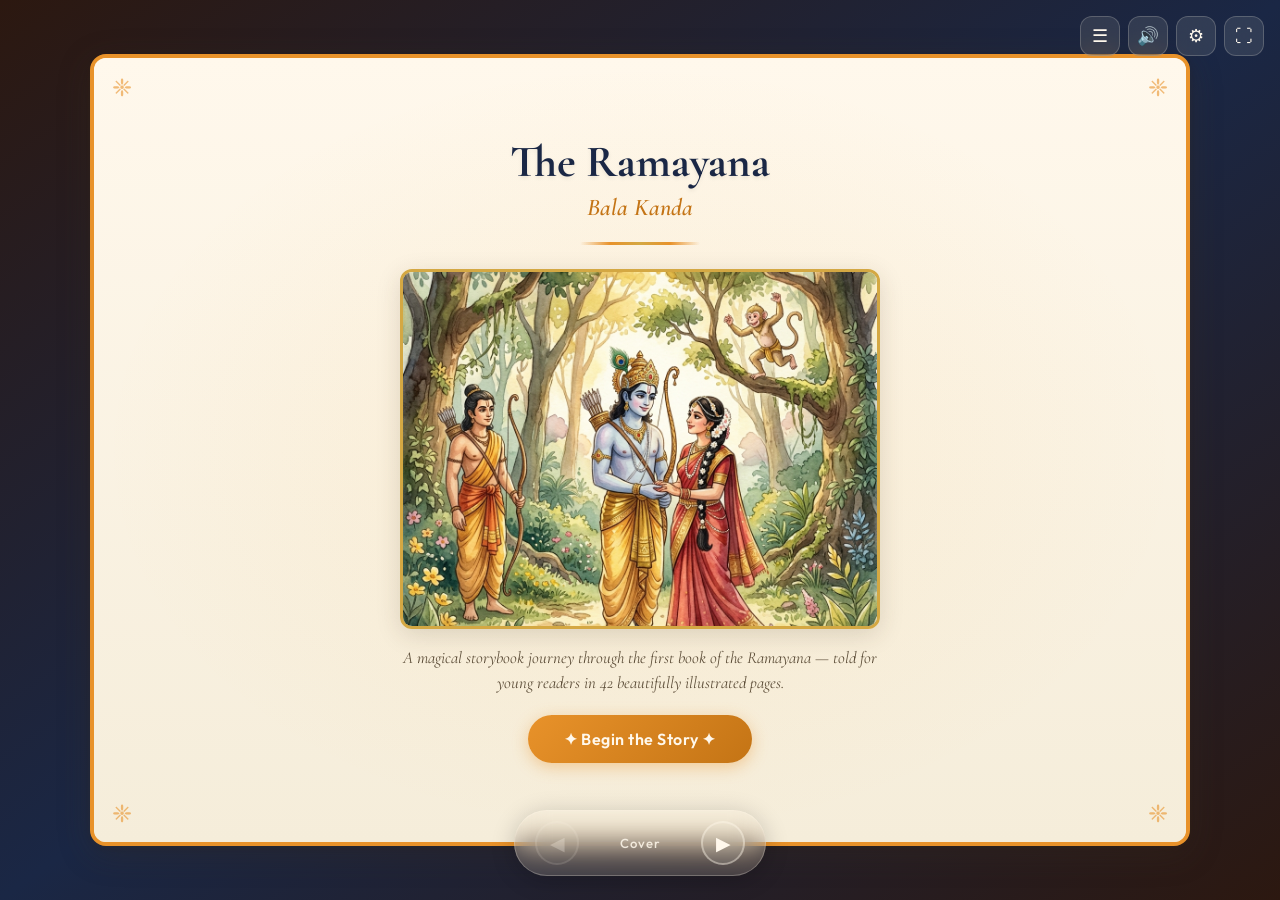
==== commit 0593e42b: "feat: add images, audio, and code updates for storybooks" ====
--- a/Storybooks/Ramayana_StoryBook_Balakanda/index.html
+++ b/Storybooks/Ramayana_StoryBook_Balakanda/index.html
@@ -16,7 +16,45 @@
   <div class="toolbar">
     <button class="toolbar-btn" id="toc-btn" title="Table of Contents" aria-label="Table of Contents">☰</button>
     <button class="toolbar-btn" id="tts-btn" title="Read Aloud" aria-label="Read Aloud">🔊</button>
+    <button class="toolbar-btn" id="audio-settings-btn" title="Audio Settings" aria-label="Audio Settings">⚙</button>
     <button class="toolbar-btn" id="fullscreen-btn" title="Fullscreen" aria-label="Fullscreen">⛶</button>
+  </div>
+
+  <!-- Audio Settings Panel -->
+  <div class="audio-settings-panel" id="audio-settings-panel">
+    <h3>🔊 Audio Settings</h3>
+    <div class="setting-row">
+      <label for="tts-provider">Voice Provider:</label>
+      <select id="tts-provider">
+        <option value="browser">Browser Default</option>
+        <option value="sarvam">Sarvam AI (Indian English)</option>
+      </select>
+    </div>
+    <div id="sarvam-settings-group" style="display: none;">
+      <div class="setting-row">
+        <label for="sarvam-api-key">API Key:</label>
+        <input type="password" id="sarvam-api-key" placeholder="Paste Sarvam API Key">
+      </div>
+      <div class="setting-row">
+        <label for="sarvam-speaker">Speaker Voice:</label>
+        <select id="sarvam-speaker">
+          <option value="meera" selected>Meera (Female - Storyteller)</option>
+          <option value="shubh">Shubh (Male - Friendly Conversational)</option>
+          <option value="arjun">Arjun (Male - Narrator)</option>
+          <option value="ishita">Ishita (Female - Dynamic)</option>
+          <option value="anushka">Anushka (Female - Conversational)</option>
+          <option value="aditya">Aditya (Male - Conversational)</option>
+        </select>
+      </div>
+    </div>
+    <div class="setting-row">
+      <label for="tts-rate">Speed:</label>
+      <input type="range" id="tts-rate" min="0.5" max="1.5" step="0.1" value="0.9">
+    </div>
+    <button class="apply-settings-btn" id="apply-settings-btn">Apply</button>
+    <div id="active-voice-status" style="margin-top: 12px; font-size: 0.8rem; color: var(--text-light); text-align: center; font-style: italic;">
+      Active Voice: Browser Fallback
+    </div>
   </div>
 
   <!-- Table of Contents Overlay -->
@@ -55,7 +93,7 @@
           <img src="images/page-01.webp" alt="Sage Valmiki and celestial Narada at dawn by the river">
         </div>
         <div class="page-story-text">
-          <p>Long ago, the gentle sage Valmiki wondered, "Who is the bravest, kindest, most truthful person in all the world?" The heavenly singer Narada smiled and said, "There is one such soul — a prince named Rama." And so a beautiful story began.</p>
+          <p>Long ago, a gentle sage named Valmiki sat beside a quiet river, turning one question over and over in his mind. In all the wide world, he wondered, who is the bravest, the kindest, and the most truthful person alive? Just then the wandering singer Narada drifted down from the sky, smiled, and said, "Let me tell you about Rama, the noble prince of Ayodhya." As Valmiki listened, his heart grew so full that he longed to know more.</p>
         </div>
       </div>
     </div>
@@ -71,7 +109,7 @@
           <img src="images/page-02.webp" alt="Valmiki by the riverbank with cranes and Lord Brahma descending">
         </div>
         <div class="page-story-text">
-          <p>By the riverbank, Valmiki saw a hunter harm a little singing bird, and his heart filled with sorrow. His sadness flowed out as the very first poem ever sung! Then Lord Brahma appeared in a shower of light and blessed him: "Tell Rama's whole story in song, and the world will love it forever."</p>
+          <p>The very next morning, as he walked beside the water, Valmiki saw a cruel hunter strike down one of a pair of singing birds, and the other bird wept with grief. Such deep sorrow welled up in the sage that it flowed from his lips as a verse, the very first poem the world had ever heard. Then, in a shower of golden light, Lord Brahma himself appeared and said, "Sing the whole story of Rama in just this way." And so the great tale began.</p>
         </div>
       </div>
     </div>
@@ -87,7 +125,7 @@
           <img src="images/page-03.webp" alt="Panoramic view of golden Ayodhya with King Dasaratha on a balcony">
         </div>
         <div class="page-story-text">
-          <p>Far away stood Ayodhya, a city so beautiful it sparkled like a jewel. Its kind and mighty ruler, King Dasaratha, cared for every person as if they were his own family. Banners waved, bells rang, and everyone lived happily.</p>
+          <p>Where did Rama's story begin? It began in a shining city called Ayodhya, golden and grand, ruled by the wise old King Dasaratha. The streets rang with music and laughter, and no one ever went hungry. Yet behind the tall palace walls, the king carried a quiet sorrow that no one could see.</p>
         </div>
       </div>
     </div>
@@ -103,7 +141,7 @@
           <img src="images/page-04.webp" alt="King Dasaratha alone on his throne at dusk gazing at an empty cradle">
         </div>
         <div class="page-story-text">
-          <p>Though King Dasaratha had everything, his heart held one quiet sadness — he had no children to fill his palace with laughter. Each evening he gazed at the empty halls and softly wished for a son. A good king, he knew, must hope and be patient.</p>
+          <p>King Dasaratha had everything a king could wish for, except a child to call his own. "If only my palace echoed with little footsteps," he would often sigh. So his trusted minister Sumantra came to him with an idea. They would invite the holy young sage Rishyasringa to perform a sacred fire-ceremony, and perhaps the heavens would answer at last.</p>
         </div>
       </div>
     </div>
@@ -119,7 +157,7 @@
           <img src="images/page-05.webp" alt="Young sage Rishyasringa welcomed at the palace gates of Ayodhya">
         </div>
         <div class="page-story-text">
-          <p>The king's faithful minister Sumantra had an idea: "Invite the holy young sage Rishyasringa! Wherever he goes, blessings follow." So with great respect, the gentle sage was welcomed to Ayodhya to help the king's wish come true.</p>
+          <p>And so, with drums and lamps and showers of flower petals, the gentle sage Rishyasringa was welcomed into Ayodhya, and he brought hope with him like sunshine after rain. On the banks of the river Sarayu, he helped the king begin a great and holy fire-sacrifice.</p>
         </div>
       </div>
     </div>
@@ -135,7 +173,7 @@
           <img src="images/page-06.webp" alt="Grand fire sacrifice ceremony on the riverbank at dawn">
         </div>
         <div class="page-story-text">
-          <p>A grand sacred ceremony began on the banks of the river. Priests chanted, sweet smoke curled into the sky, and golden flames danced in the holy fire. Everyone prayed with hopeful hearts for the king to be blessed with sons.</p>
+          <p>The priests chanted, sweet smoke curled up toward the clouds, and the sacred fire blazed with everyone's hopeful prayers. But high above the sky, the gods were watching, and they were deeply worried. They believed this might be the perfect moment to ask for help against a terrible demon-king named Ravana.</p>
         </div>
       </div>
     </div>
@@ -151,7 +189,7 @@
           <img src="images/page-07.webp" alt="Gods pleading before Lord Vishnu on Shesha in the celestial realm">
         </div>
         <div class="page-story-text">
-          <p>High in the heavens, the gods were worried about a cruel ten-headed demon-king named Ravana, who frightened everyone. Together they flew to Lord Vishnu and begged, "Only you can save the world from him!"</p>
+          <p>And who was this Ravana? He was a cruel demon with ten heads and twenty glaring eyes, so strong and so proud that he frightened gods and people alike. Trembling, the gods flew together to Lord Vishnu, folded their hands, and begged him, "Only you can save us. Please help us."</p>
         </div>
       </div>
     </div>
@@ -167,7 +205,7 @@
           <img src="images/page-08.webp" alt="Lord Vishnu sending light toward Earth while gods rejoice">
         </div>
         <div class="page-story-text">
-          <p>Lord Vishnu smiled kindly and made a great promise: "I will be born on Earth as a human prince, and I will set everything right." The gods rejoiced, for they knew goodness would soon walk among people.</p>
+          <p>Lord Vishnu smiled his calm and knowing smile. "Do not be afraid," he said. "I myself will be born on Earth as the sons of King Dasaratha, and I will set the world right again." And at that very moment, far below on Earth, something wondrous began to rise out of the sacrificial flames.</p>
         </div>
       </div>
     </div>
@@ -183,7 +221,7 @@
           <img src="images/page-09.webp" alt="Celestial being rising from flames holding a golden bowl of payasam">
         </div>
         <div class="page-story-text">
-          <p>As the ceremony reached its peak, a glowing divine being rose from the flames, holding a golden bowl of magical sweet pudding. "Share this with your queens," he said. The king's heart leapt with joy, for his wish was about to come true!</p>
+          <p>Out of the fire stepped a tall, glowing being, holding a golden bowl of sweet, magical pudding. "Share this with your queens," he said, and then he vanished. The king's hands trembled with joy as he gave it to them, for very soon the whole palace would have something wonderful to celebrate.</p>
         </div>
       </div>
     </div>
@@ -199,7 +237,7 @@
           <img src="images/page-10.webp" alt="Three queens cradling four glowing newborn princes in the palace nursery">
         </div>
         <div class="page-story-text">
-          <p>Soon the palace rang with happy cries — four baby princes were born! They were named Rama, Bharata, Lakshmana, and Shatrughna. All of Ayodhya celebrated, and the king's quiet sadness turned into the greatest joy.</p>
+          <p>Before long, the palace rang with the happy cries of not one but four baby princes: Rama, Bharata, Lakshmana, and little Shatrughna. And far away in the deep forests, the gods were quietly busy too, creating mighty monkey-warriors, secret friends that Rama would one day need on a very great adventure.</p>
         </div>
       </div>
     </div>
@@ -215,7 +253,7 @@
           <img src="images/page-11.webp" alt="Young princes practicing archery and vanara children playing in forests">
         </div>
         <div class="page-story-text">
-          <p>The four brothers grew up strong, clever, and kind, learning archery, the scriptures, and how to care for others. Rama, the eldest, loved everyone the most. And far away in the forests, mighty monkey-heroes were quietly being born — secret friends Rama would need one day.</p>
+          <p>The four little princes grew up clever, strong, and kind, and best of all, they loved one another dearly. But Rama shone the brightest of them all, with a heart so gentle that everyone adored him. And just as he was nearing sixteen, a powerful visitor came striding into the palace with an urgent plea.</p>
         </div>
       </div>
     </div>
@@ -231,7 +269,7 @@
           <img src="images/page-12.webp" alt="Sage Vishwamitra striding into the throne room to request Rama">
         </div>
         <div class="page-story-text">
-          <p>One day the powerful sage Vishwamitra strode into the palace. "Demons are spoiling our holy prayers in the forest," he said. "Please send young Rama to protect us." Everyone was surprised — Rama was still so young!</p>
+          <p>Into the throne room strode the great sage Vishwamitra, his eyes flashing. "Demons are spoiling our holy prayers in the forest," he declared. "Send young Rama to protect us." The king's heart sank, for he did not wish to send his precious son into such danger. But the wise teacher Vasishtha gently leaned in and said, "You must trust the sage."</p>
         </div>
       </div>
     </div>
@@ -247,7 +285,7 @@
           <img src="images/page-13.webp" alt="King Dasaratha saying farewell to Rama and Lakshmana at the palace gate">
         </div>
         <div class="page-story-text">
-          <p>The king's heart trembled to send his dear son away. But the royal teacher Vasishtha said gently, "Trust the sage. Rama is destined for greatness." So Rama and his loyal brother Lakshmana set out, bows in hand, ready and brave.</p>
+          <p>So, blinking back his tears, the king allowed Rama and his faithful brother Lakshmana to set off into the wild with Vishwamitra. They were two brave boys with bows on their backs, stepping out into the unknown. As they walked along the river Sarayu, the sage thought to himself, "First, I must make these young princes ready."</p>
         </div>
       </div>
     </div>
@@ -263,23 +301,23 @@
           <img src="images/page-14.webp" alt="Vishwamitra teaching sacred chants to the princes by the Sarayu river">
         </div>
         <div class="page-story-text">
-          <p>As they walked beside the shining river Sarayu, Vishwamitra taught the princes two magical chants called Bala and Atibala. These gifts kept them strong, never tired, and never afraid. The boys listened carefully, for learning is its own kind of power.</p>
+          <p>He taught them two secret chants called Bala and Atibala, magical words that kept them strong, never tired, and never afraid. With these chants humming softly in their hearts, the princes pressed on, deeper and deeper, until they came to a forest so dark and silent that not a single bird dared to sing.</p>
         </div>
       </div>
     </div>
 
     <!-- ===== PAGE 15 ===== -->
-    <div class="page story-page" data-title="The Dark Forest of Taraka">
+    <div class="page story-page" data-title="The Dark Forest of Tataka">
       <div class="page-inner">
         <div class="page-header">
           <div class="page-number">Page 15 of 42</div>
-          <h2 class="page-chapter-title">The Dark Forest of Taraka</h2>
+          <h2 class="page-chapter-title">The Dark Forest of Tataka</h2>
         </div>
         <div class="page-illustration">
           <img src="images/page-15.webp" alt="Rama and Lakshmana at the edge of a gloomy tangled forest">
         </div>
         <div class="page-story-text">
-          <p>Soon they reached a gloomy, tangled forest where no birds sang. A fierce demoness named Taraka had frightened everyone away. "Be brave," said the sage. "This forest can be peaceful again."</p>
+          <p>This gloomy wood belonged to a fierce demoness named Tataka, and everyone for miles around was afraid of her. "Be brave, Rama," said the sage softly. Rama lifted his bow, took one steady breath, and stepped forward, for he had made up his mind to bring peace back to this frightened land.</p>
         </div>
       </div>
     </div>
@@ -295,7 +333,7 @@
           <img src="images/page-16.webp" alt="Rama releasing a golden arrow as sunlight bursts through the dark forest">
         </div>
         <div class="page-story-text">
-          <p>Taraka rushed out with a terrible roar, but Rama stood calm and steady. With one swift, brave arrow, he freed the forest from her fear. At once, sunlight poured in, birds returned, and the trees seemed to smile again.</p>
+          <p>Out rushed Tataka with a terrible roar, but Rama stood as calm as a still pond, and with a single swift arrow he set the whole forest free. At once the sunlight came pouring through and the birds returned, singing once more. The delighted sage decided that this brave prince deserved a wondrous reward.</p>
         </div>
       </div>
     </div>
@@ -311,7 +349,7 @@
           <img src="images/page-17.webp" alt="Celestial weapons appearing as shining spirits before a kneeling Rama">
         </div>
         <div class="page-story-text">
-          <p>Pleased with Rama's courage, Vishwamitra gave him wondrous celestial weapons that glowed with divine light. They appeared as friendly shining beings, ready to help only when truly needed. Rama promised to use them wisely, never for showing off.</p>
+          <p>And what a reward it was. Vishwamitra gave Rama glittering celestial weapons that appeared like friendly, shining spirits, all ready to obey him. "Use these only for what is good," the sage said, and Rama promised with all his heart. Then onward they went, to guard the sage's sacred fire-sacrifice.</p>
         </div>
       </div>
     </div>
@@ -327,7 +365,7 @@
           <img src="images/page-18.webp" alt="Rama and Lakshmana guarding sages at the fire altar as demons swoop down">
         </div>
         <div class="page-story-text">
-          <p>At Vishwamitra's hermitage, the gentle sages began their sacred fire-prayer. Rama and Lakshmana stood guard for many days, watchful and brave. Suddenly the sky darkened — the demons Maricha and Subahu came swooping down to spoil everything!</p>
+          <p>For six long days and nights, the brothers kept careful watch over the chanting sages. Then, all at once, the sky turned black, and down swooped two roaring demons, Maricha and Subahu, hurling rocks and ash to spoil the holy prayers. But Rama was ready, with his bow already in his hand.</p>
         </div>
       </div>
     </div>
@@ -343,7 +381,7 @@
           <img src="images/page-19.webp" alt="Rama shooting a brilliant arrow sending the demon Maricha tumbling away">
         </div>
         <div class="page-story-text">
-          <p>Quick as lightning, Rama fitted a special arrow to his bow. With one gentle, powerful shot he flung the demon Maricha far across the ocean, and stopped the others. The sacred fire blazed on, and the grateful sages blessed the brave young prince.</p>
+          <p>Quick as a flash of lightning, Rama loosed a mighty arrow that sent Maricha tumbling head over heels clear across the ocean, and he scattered the other demons too. The sacrifice was saved, and the grateful sages cheered. "Come now," said Vishwamitra warmly, "let us journey on to Mithila." And along the way, he had the most wonderful stories to share.</p>
         </div>
       </div>
     </div>
@@ -359,7 +397,7 @@
           <img src="images/page-20.webp" alt="Vishwamitra telling stories while walking along a scenic path with the princes">
         </div>
         <div class="page-story-text">
-          <p>Next, Vishwamitra led the princes toward the city of Mithila for a great celebration. As they walked, he told them a magical story: "Let me tell you how the holy river Ganga came down to Earth." The boys leaned in, eager to listen.</p>
+          <p>As they walked along, Vishwamitra pointed up at the great snowy mountains and began the tale of the holy river Ganga. "Long ago," he said, "a proud king named Sagara held a grand horse-ceremony, but it ended in the strangest mystery you ever heard." And Rama and Lakshmana leaned in close, eager for every word.</p>
         </div>
       </div>
     </div>
@@ -375,7 +413,7 @@
           <img src="images/page-21.webp" alt="King Sagara watching the sacred white horse vanish in sparkles">
         </div>
         <div class="page-story-text">
-          <p>"Long ago," said the sage, "the mighty King Sagara held a grand ceremony with a beautiful sacred horse. But sneaky trouble was near — the horse suddenly vanished without a trace!" The king's sixty thousand sons set off to search the whole world.</p>
+          <p>"The sacred horse simply vanished into thin air," said the sage. "So King Sagara sent his sixty thousand sons to search for it in every corner of the world. They dug deep, far down into the earth itself, and there they made a terrible mistake."</p>
         </div>
       </div>
     </div>
@@ -391,7 +429,7 @@
           <img src="images/page-22.webp" alt="Sage Kapila meditating underground beside the sacred horse">
         </div>
         <div class="page-story-text">
-          <p>Digging deep into the earth, the sons finally found the horse beside the silent, glowing sage Kapila. Without asking, they shouted at him angrily — and in a flash of heat, they were turned to ashes. It was a sad lesson: never be rude to the wise and the kind.</p>
+          <p>"They found the horse beside a wise sage named Kapila, who was deep in quiet meditation. But instead of bowing politely, they shouted at him so rudely that in a single flash they were burned to ashes," said Vishwamitra, shaking his head. "And many years passed before a noble prince called Bhagiratha set out to free their lost souls."</p>
         </div>
       </div>
     </div>
@@ -407,7 +445,7 @@
           <img src="images/page-23.webp" alt="Prince Bhagiratha standing in penance atop a snowy Himalayan peak">
         </div>
         <div class="page-story-text">
-          <p>Years later, the noble prince Bhagiratha wished to free his ancestors' souls. He prayed with all his heart for the holy river Ganga to flow down from the heavens. He stood still for a very long time, showing that patience and devotion can move even the gods.</p>
+          <p>"Now Bhagiratha prayed and prayed with all his heart," Vishwamitra went on, "until at last the gods agreed to send the holy river Ganga rushing down from heaven to earth. But she came down so wild and so mighty that she might have shattered the whole world, and only Lord Shiva was strong enough to catch her."</p>
         </div>
       </div>
     </div>
@@ -423,7 +461,7 @@
           <img src="images/page-24.webp" alt="River Ganga cascading from heaven, caught in Lord Shiva's hair">
         </div>
         <div class="page-story-text">
-          <p>At last the mighty Ganga came rushing down from the sky! But she was so powerful she might have flooded the whole Earth — so kind Lord Shiva caught her gently in his tangled hair and let her flow softly. Following Bhagiratha, the holy river freed his ancestors and blessed the land.</p>
+          <p>"So Shiva caught the roaring Ganga in his tangled hair and let her flow out soft and gentle, to bless the earth and free those ancestors at last," said the sage. "When we work together in this way, even the impossible becomes possible. Once, the gods and demons even churned the whole great ocean side by side."</p>
         </div>
       </div>
     </div>
@@ -439,23 +477,23 @@
           <img src="images/page-25.webp" alt="Gods and demons churning the milky ocean with Mount Mandara">
         </div>
         <div class="page-story-text">
-          <p>Vishwamitra shared another wonder: long ago, the gods and demons churned the great milky ocean together, using a mountain as a stick and a giant serpent as a rope. Out came amazing treasures and the precious nectar of life. It showed that even rivals can create something good by working together.</p>
+          <p>"And by churning that ocean together, they drew out the very nectar of life. That is what working together can do," Vishwamitra finished with a smile. Just then, as they neared Mithila, they came upon a hermitage that stood silent and overgrown, as though no one had lived there for years and years. Rama could not help wondering what its story might be.</p>
         </div>
       </div>
     </div>
 
     <!-- ===== PAGE 26 ===== -->
-    <div class="page story-page" data-title="The Hermitage and the Quiet Stone">
+    <div class="page story-page" data-title="Ahalya's Long Wait">
       <div class="page-inner">
         <div class="page-header">
           <div class="page-number">Page 26 of 42</div>
-          <h2 class="page-chapter-title">The Hermitage and the Quiet Stone</h2>
-        </div>
-        <div class="page-illustration">
-          <img src="images/page-26.webp" alt="A stone shaped like a woman resting among flowers in a quiet hermitage">
-        </div>
-        <div class="page-story-text">
-          <p>Their path led to a peaceful, empty hermitage where a strange grey stone lay among the flowers. "This was once a noble lady named Ahalya," said the sage softly. "Long ago she was turned to stone, waiting for the touch of someone truly good."</p>
+          <h2 class="page-chapter-title">Ahalya's Long Wait</h2>
+        </div>
+        <div class="page-illustration">
+          <img src="images/page-26.webp" alt="Ahalya doing penance, faint and unseen, in an overgrown forest hermitage as Rama, Lakshmana and Vishwamitra approach">
+        </div>
+        <div class="page-story-text">
+          <p>"Long ago," said Vishwamitra gently, "this was the home of the great sage Gautama and his wife, Ahalya. But Ahalya was once led into a grave mistake, and in his anger Gautama declared that she must live here all alone, unseen by every passing eye, fasting and praying, until one pure and noble soul should come to set her free." He turned to Rama with knowing eyes. "That soul, my boy, is you. Step inside, and let her welcome you."</p>
         </div>
       </div>
     </div>
@@ -468,10 +506,10 @@
           <h2 class="page-chapter-title">Ahalya Is Freed</h2>
         </div>
         <div class="page-illustration">
-          <img src="images/page-27.webp" alt="Ahalya rising from the stone in golden light as Rama watches">
-        </div>
-        <div class="page-story-text">
-          <p>As Rama's gentle foot touched the stone, a warm light spread through it. The stone softened, and kind Ahalya stood up alive once more, smiling with happy tears! Rama's goodness and forgiveness had set her free.</p>
+          <img src="images/page-27.webp" alt="Ahalya restored and radiant, welcoming Rama and Lakshmana as flowers rain from the sky and sage Gautama returns">
+        </div>
+        <div class="page-story-text">
+          <p>As Rama and Lakshmana stepped softly into the quiet hermitage, there stood Ahalya, glowing after her long years of prayer. The two princes bowed low and touched her feet with deep respect, and at that very moment her long penance came to an end. She welcomed them with loving care, the heavens rained down flowers, and the sage Gautama returned at last to her side. Then the travelers marched onward, until the festive gates of Mithila came into view.</p>
         </div>
       </div>
     </div>
@@ -487,7 +525,7 @@
           <img src="images/page-28.webp" alt="King Janaka welcoming the travellers at the festive gates of Mithila">
         </div>
         <div class="page-story-text">
-          <p>At last they reached the festive city of Mithila, ruled by the wise and gentle King Janaka. He welcomed Vishwamitra and the two princes with great warmth and curiosity. "Who are these shining young heroes?" he wondered with a smile.</p>
+          <p>The wise King Janaka welcomed them warmly, though he could not help wondering who these two shining young princes might be. When Vishwamitra told him their names, Janaka's whole face lit up, and he began to tell them about his beloved daughter, Sita, and a mighty test of strength.</p>
         </div>
       </div>
     </div>
@@ -503,7 +541,7 @@
           <img src="images/page-29.webp" alt="King Janaka showing the great bow of Shiva in a grand hall with Sita nearby">
         </div>
         <div class="page-story-text">
-          <p>King Janaka told a wonderful story: "My daughter Sita was found in a furrow of the earth, a gift from the land itself." Then he showed them a giant, ancient bow of Lord Shiva, so heavy that no king alive could even lift it. "Whoever bends this bow," he said, "shall marry my brave Sita."</p>
+          <p>"My Sita was no ordinary child, for she rose up out of the earth itself as I plowed my field," said Janaka. "And she will marry only the one who is strong enough to lift and bend the giant bow of Lord Shiva." Rama looked up at the colossal bow, smiled softly to himself, and stepped forward to try.</p>
         </div>
       </div>
     </div>
@@ -519,23 +557,23 @@
           <img src="images/page-30.webp" alt="Rama bending the great bow of Shiva as it cracks with brilliant light">
         </div>
         <div class="page-story-text">
-          <p>Calmly, Rama walked up to the enormous bow. To everyone's amazement, he lifted it as easily as a flower — and as he bent it to string it, the great bow snapped with a sound like thunder! The whole hall gasped, then burst into cheers.</p>
+          <p>As calm as could be, Rama lifted that enormous bow as easily as if it were a single flower. And as he bent it to string it, the bow snapped with a boom like thunder that shook the whole hall. The crowd leapt up cheering, and Sita stepped forward, her heart singing with joy.</p>
         </div>
       </div>
     </div>
 
     <!-- ===== PAGE 31 ===== -->
-    <div class="page story-page" data-title="Sita Chooses Rama">
+    <div class="page story-page" data-title="Sita Is Won">
       <div class="page-inner">
         <div class="page-header">
           <div class="page-number">Page 31 of 42</div>
-          <h2 class="page-chapter-title">Sita Chooses Rama</h2>
-        </div>
-        <div class="page-illustration">
-          <img src="images/page-31.webp" alt="Sita placing a flower garland around Rama's neck">
-        </div>
-        <div class="page-story-text">
-          <p>Gentle Sita stepped forward and placed a beautiful flower garland around Rama's neck, choosing him as her husband. The people of Mithila cheered with delight, and swift messengers raced to Ayodhya to share the wonderful news. Love and goodness had found each other.</p>
+          <h2 class="page-chapter-title">Sita Is Won</h2>
+        </div>
+        <div class="page-illustration">
+          <img src="images/page-31.webp" alt="King Janaka joyfully granting Sita to Rama as swift messengers ride off toward Ayodhya">
+        </div>
+        <div class="page-story-text">
+          <p>When the great bow lay broken, King Janaka's heart overflowed with joy. "By his strength and his valour," he declared, "the noble Rama has won my daughter Sita as his bride!" All of Mithila erupted in cheers, and Janaka sent his swiftest messengers galloping off to Ayodhya, to carry the happy news to King Dasaratha.</p>
         </div>
       </div>
     </div>
@@ -551,7 +589,7 @@
           <img src="images/page-32.webp" alt="A magnificent royal procession with elephants heading toward Mithila">
         </div>
         <div class="page-story-text">
-          <p>When the happy news reached Ayodhya, King Dasaratha was overjoyed! He set out for Mithila with his other sons, his ministers, and a grand royal parade. The roads filled with elephants, music, and the sound of celebration.</p>
+          <p>Overjoyed, King Dasaratha set out for Mithila with a grand royal parade of elephants, drums, and fluttering banners. And when the two kind kings finally met, they clasped hands like old friends and decided to make this happy day grander still.</p>
         </div>
       </div>
     </div>
@@ -567,7 +605,7 @@
           <img src="images/page-33.webp" alt="The two kings clasping hands with four princes and four princesses">
         </div>
         <div class="page-story-text">
-          <p>King Janaka happily shared that his family had four wonderful princesses. So it was joyfully arranged: all four brothers would be married together! Rama would wed Sita, and his three brothers would wed three lovely princesses too.</p>
+          <p>"Why stop at just one wedding?" said King Janaka with a twinkle in his eye. "Let all four of your sons marry the four young princesses of my family." Everyone agreed with delight, and at once the palace was decorated for the grandest wedding the world had ever seen.</p>
         </div>
       </div>
     </div>
@@ -583,7 +621,7 @@
           <img src="images/page-34.webp" alt="Dazzling wedding hall at night with four couples in bridal attire">
         </div>
         <div class="page-story-text">
-          <p>Mithila sparkled like a dream for the grandest wedding ever seen! Lamps glowed, drums played, and flower petals floated in the air. Four happy couples gathered, and everyone's heart was full of love and blessings.</p>
+          <p>Mithila glittered like a dream, with a thousand tiny lamps and flower garlands everywhere one looked. The four happy couples gathered together as music swirled all around them. And smiling shyly, the brides and grooms made ready to take their sacred vows around the holy fire.</p>
         </div>
       </div>
     </div>
@@ -599,7 +637,7 @@
           <img src="images/page-35.webp" alt="Rama and Sita walking around the sacred fire taking wedding vows">
         </div>
         <div class="page-story-text">
-          <p>Holding hands, each couple walked around the sacred fire and made gentle promises to love and care for one another always. Sages chanted blessings, and the gods showered flowers from above. It was a moment of pure happiness and trust.</p>
+          <p>Hand in hand, they walked slowly around the fire, promising to love and care for one another always. When the ceremonies were done, the joyful families bade Mithila goodbye and set off for home. But they had barely begun their journey when the sky turned dark and a sudden storm blocked their path.</p>
         </div>
       </div>
     </div>
@@ -615,7 +653,7 @@
           <img src="images/page-36.webp" alt="Parasurama blocking the road under a storm-darkened sky">
         </div>
         <div class="page-story-text">
-          <p>As the joyful families travelled back to Ayodhya, the sky suddenly grew dark and the wind howled. Out stepped Parasurama, a fierce warrior-sage with a great axe, his eyes blazing. Everyone froze — but Rama stayed perfectly calm.</p>
+          <p>Out of the gloom strode a fierce warrior-sage named Parasurama, his great axe gleaming on his shoulder, furious that Shiva's mighty bow had been broken. The whole royal family froze, their hearts pounding. But Rama simply stepped forward, calm and respectful, and bowed.</p>
         </div>
       </div>
     </div>
@@ -631,7 +669,7 @@
           <img src="images/page-37.webp" alt="Parasurama offering his divine bow to Rama in a tense standoff">
         </div>
         <div class="page-story-text">
-          <p>"So you broke Lord Shiva's bow?" thundered Parasurama. "Let us see if you can string this mighty bow of mine!" He believed no one could match his strength. But Rama only smiled gently and accepted the challenge.</p>
+          <p>"If you are truly as strong as they say," thundered Parasurama, "then string this mighty bow of Lord Vishnu." Rama only smiled his gentle smile, accepted the challenge without a single boastful word, and lifted the heavy bow into his hands.</p>
         </div>
       </div>
     </div>
@@ -647,7 +685,7 @@
           <img src="images/page-38.webp" alt="Rama bending Parasurama's bow with a golden halo revealing his divinity">
         </div>
         <div class="page-story-text">
-          <p>With astonishing ease, Rama lifted the great bow and bent it, ready in a heartbeat. In that moment, Parasurama understood that Rama was truly divine, and all his pride melted away. True strength, he learned, is calm and humble — never boastful.</p>
+          <p>With the greatest ease, Rama strung the giant bow, and all at once a warm golden light shone around him, showing that he was no ordinary prince, but the Lord himself. At that wondrous sight, all of Parasurama's anger and pride melted away into deep and humble awe.</p>
         </div>
       </div>
     </div>
@@ -663,7 +701,7 @@
           <img src="images/page-39.webp" alt="Parasurama bowing to Rama before walking toward distant mountains">
         </div>
         <div class="page-story-text">
-          <p>Parasurama bowed respectfully to Rama and, with a peaceful heart, walked away to the quiet mountains to pray. The storm vanished and the sky turned bright and blue again. Goodness had won, gently and kindly, without any harm.</p>
+          <p>Parasurama bowed low to Rama and quietly walked away toward the faraway mountains, to pray there in peace. The storm clouds scattered, the blue sky shone down once more, and the happy travelers continued on their way home.</p>
         </div>
       </div>
     </div>
@@ -679,7 +717,7 @@
           <img src="images/page-40.webp" alt="Grand jubilant homecoming to Ayodhya at sunset with flower-strewn streets">
         </div>
         <div class="page-story-text">
-          <p>At last the family reached Ayodhya, and the whole city burst into celebration! Streets were sprinkled with water and scattered with flowers, lamps glowed in every window, and people cheered with all their might. Their beloved princes had come home with their brides.</p>
+          <p>And what a homecoming it was! Ayodhya greeted them with cheering crowds, flower-strewn streets, and a glowing lamp in every window. The princes and their lovely brides entered the palace, where their mothers stood waiting with open arms and happy tears.</p>
         </div>
       </div>
     </div>
@@ -695,7 +733,7 @@
           <img src="images/page-41.webp" alt="Queen mothers welcoming Sita and the princesses with aarti lamps">
         </div>
         <div class="page-story-text">
-          <p>The three loving queen-mothers welcomed Sita and the other princesses into the palace with open arms and happy tears. They performed gentle ceremonies, offered sweets, and blessed each new daughter. The royal family was now bigger, warmer, and more joyful than ever.</p>
+          <p>The three queen-mothers welcomed the new brides with sweet treats, glowing lamps, and loving blessings upon their foreheads. At long last the family was whole and happy. And so Rama and Sita began a beautiful new life together, side by side.</p>
         </div>
       </div>
     </div>
@@ -711,7 +749,7 @@
           <img src="images/page-42.webp" alt="Rama and Sita on a palace balcony gazing at a golden sunset horizon">
         </div>
         <div class="page-story-text">
-          <p>And so Rama and Sita began their happy life together, loved by everyone for their kindness, courage, and truth. This was only the very beginning of their great adventure. For wherever there is bravery, devotion, and a good heart, a wonderful story is always waiting to unfold.</p>
+          <p>And so Rama and Sita lived joyfully together, loved by everyone for their kindness and their truth. Here our first book gently comes to a close. But all of this was only the very beginning of their great and timeless adventure.</p>
         </div>
       </div>
     </div>
--- a/Storybooks/Ramayana_StoryBook_Balakanda/styles.css
+++ b/Storybooks/Ramayana_StoryBook_Balakanda/styles.css
@@ -811,3 +811,93 @@
   .nav-controls, .toolbar, .progress-bar, .toc-overlay, .toc-panel { display: none; }
   .page { border: 1px solid #ccc; box-shadow: none; page-break-after: always; }
 }
+
+/* ---------- Audio Settings Panel ---------- */
+.audio-settings-panel {
+  position: fixed;
+  top: 60px;
+  right: 16px;
+  width: 320px;
+  background: rgba(255, 248, 236, 0.95);
+  backdrop-filter: blur(10px);
+  border: 2px solid var(--gold);
+  border-radius: var(--border-radius);
+  box-shadow: 0 12px 32px var(--shadow-strong);
+  padding: 20px;
+  z-index: 1000;
+  font-family: var(--font-ui);
+  display: flex;
+  flex-direction: column;
+  gap: 14px;
+  transform: translateY(-20px);
+  opacity: 0;
+  visibility: hidden;
+  transition: all var(--transition);
+}
+
+.audio-settings-panel.open {
+  transform: translateY(0);
+  opacity: 1;
+  visibility: visible;
+}
+
+.audio-settings-panel h3 {
+  margin: 0;
+  font-size: 1.15rem;
+  color: var(--indigo-deep);
+  border-bottom: 1px solid var(--parchment-dark);
+  padding-bottom: 8px;
+}
+
+.setting-row {
+  display: flex;
+  flex-direction: column;
+  gap: 6px;
+}
+
+.setting-row label {
+  font-size: 0.85rem;
+  font-weight: 500;
+  color: var(--text-medium);
+}
+
+.setting-row select,
+.setting-row input[type="password"] {
+  width: 100%;
+  padding: 8px 12px;
+  border: 1px solid var(--parchment-dark);
+  border-radius: 8px;
+  background: var(--warm-white);
+  color: var(--text-dark);
+  font-family: var(--font-ui);
+  font-size: 0.9rem;
+  outline: none;
+  box-sizing: border-box;
+}
+
+.setting-row select:focus,
+.setting-row input[type="password"]:focus {
+  border-color: var(--saffron);
+}
+
+.setting-row input[type="range"] {
+  width: 100%;
+  accent-color: var(--saffron);
+}
+
+.apply-settings-btn {
+  margin-top: 6px;
+  background: linear-gradient(135deg, var(--saffron), var(--saffron-dark));
+  color: var(--cream);
+  border: none;
+  padding: 10px;
+  border-radius: 8px;
+  font-weight: 600;
+  cursor: pointer;
+  transition: all var(--transition);
+}
+
+.apply-settings-btn:hover {
+  background: linear-gradient(135deg, var(--marigold), var(--saffron));
+}
+
